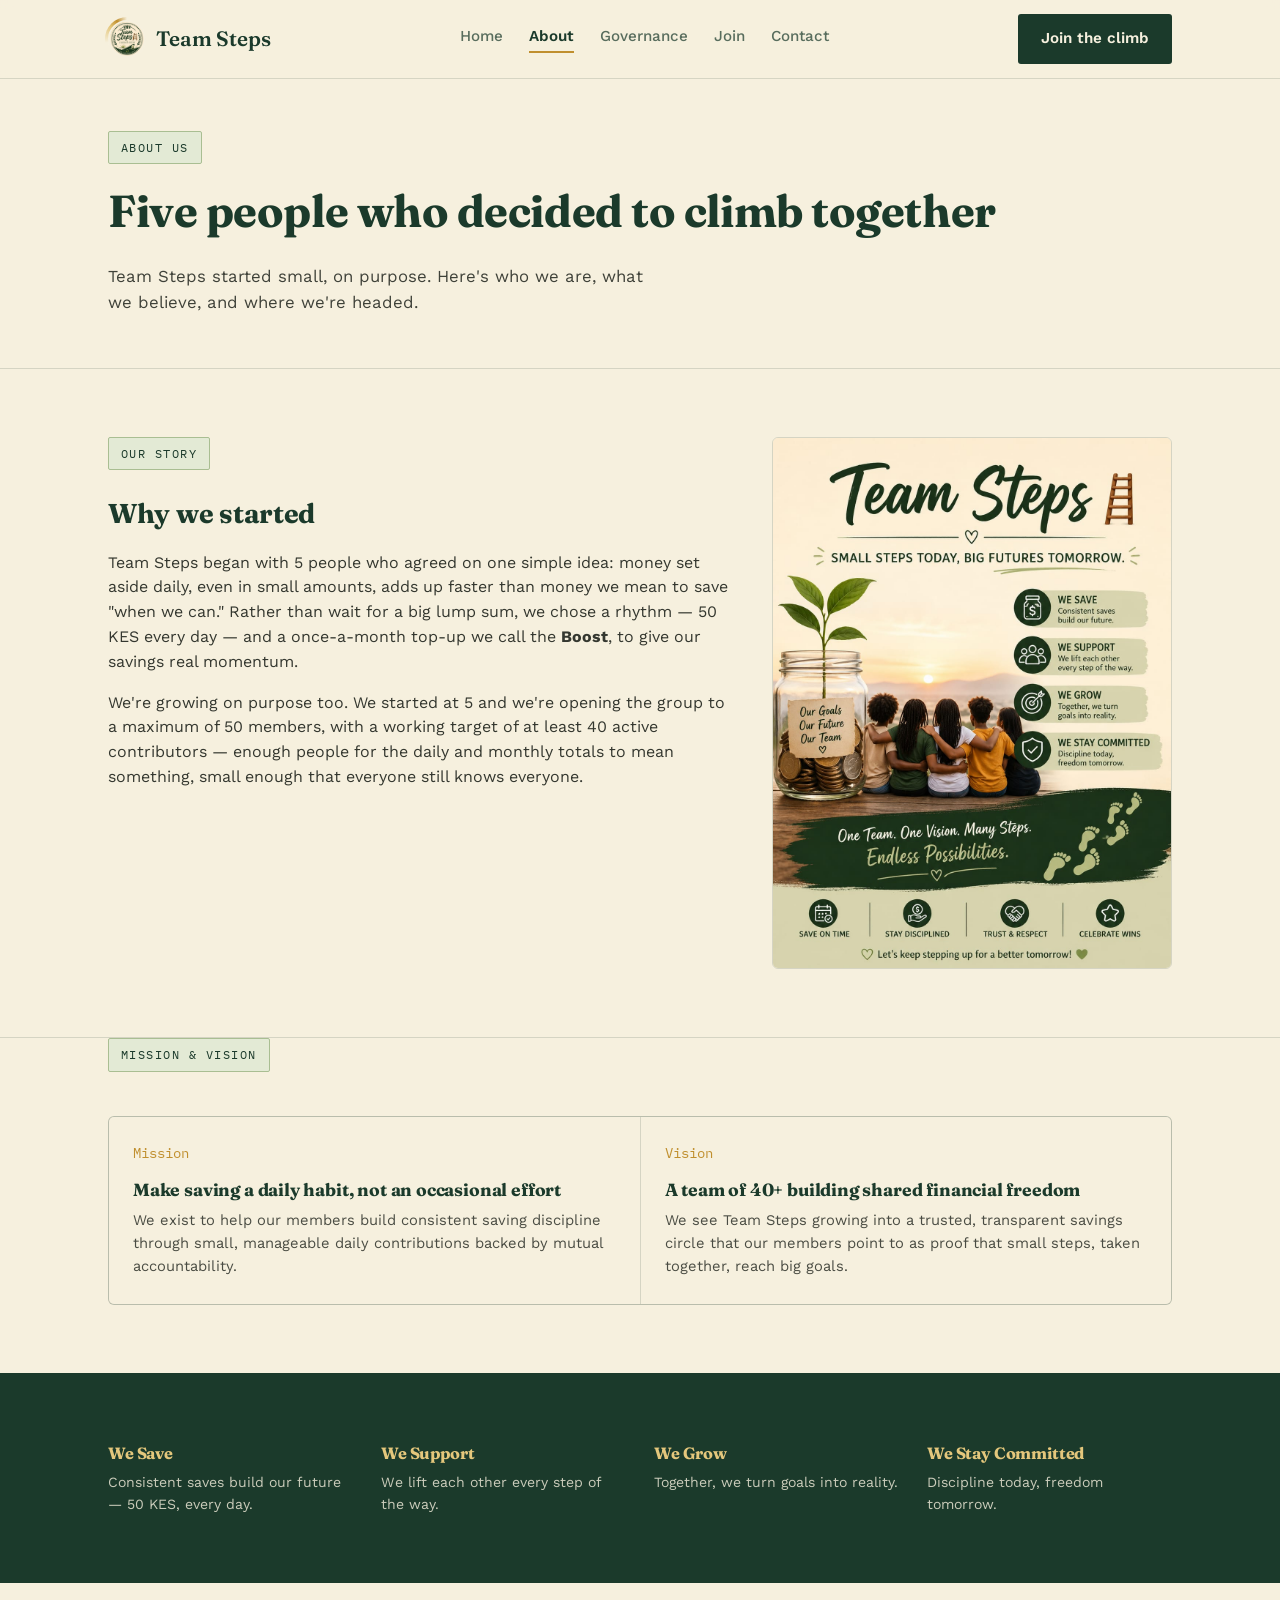
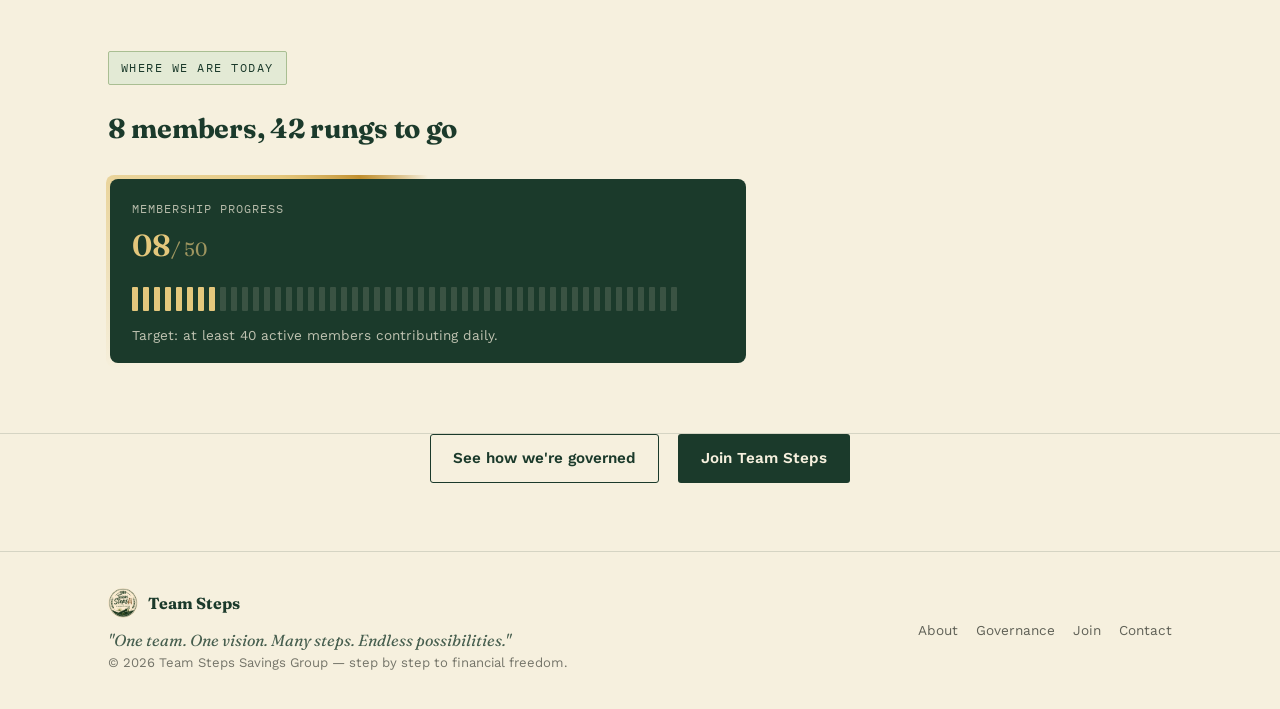
==== about.html @ 577a6ddb "first commit" ====
<!DOCTYPE html>
<html lang="en">
<head>
<meta charset="UTF-8">
<meta name="viewport" content="width=device-width, initial-scale=1.0">
<title>About — Team Steps Savings Group</title>
<meta name="description" content="Our story, mission and values as a Kenyan savings group climbing towards financial freedom together.">
<link rel="preconnect" href="https://fonts.googleapis.com">
<link rel="preconnect" href="https://fonts.gstatic.com" crossorigin>
<link href="https://fonts.googleapis.com/css2?family=Fraunces:ital,opsz,wght@0,9..144,400;0,9..144,600;1,9..144,500;1,9..144,600&family=Work+Sans:wght@400;500;600;700&family=IBM+Plex+Mono:wght@500;600&display=swap" rel="stylesheet">
<link rel="stylesheet" href="style.css">
<link rel="icon" type="image/jpeg" href="logo.jpeg">
</head>
<body>

<header class="nav">
  <div class="nav-inner">
    <a href="index.html" class="brand">
      <span class="brand-mark"><img src="logo.jpeg" alt="Team Steps logo"></span>
      Team Steps
    </a>
    <button class="nav-toggle" aria-label="Toggle navigation" aria-expanded="false"><span></span><span></span><span></span></button>
    <nav class="links">
      <a href="index.html">Home</a>
      <a href="about.html" class="active">About</a>
      <a href="governance.html">Governance</a>
      <a href="join.html">Join</a>
      <a href="contact.html">Contact</a>
    </nav>
    <div class="nav-cta">
      <a href="join.html" class="btn btn-primary">Join the climb</a>
    </div>
  </div>
</header>

<div class="page-header">
  <div class="wrap">
    <span class="eyebrow">About us</span>
    <h1>Five people who decided to climb together</h1>
    <p>Team Steps started small, on purpose. Here's who we are, what we believe, and where we're headed.</p>
  </div>
</div>

<section>
  <div class="wrap story-grid">
  <div style="max-width:760px;">
    <div class="section-head"><span class="eyebrow">Our story</span></div>
    <h2 style="font-size:1.7rem;">Why we started</h2>
    <p style="opacity:.9;">Team Steps began with 5 people who agreed on one simple idea: money set aside daily, even in small amounts, adds up faster than money we mean to save "when we can." Rather than wait for a big lump sum, we chose a rhythm — 50 KES every day — and a once-a-month top-up we call the <strong>Boost</strong>, to give our savings real momentum.</p>
    <p style="opacity:.9;">We're growing on purpose too. We started at 5 and we're opening the group to a maximum of 50 members, with a working target of at least 40 active contributors — enough people for the daily and monthly totals to mean something, small enough that everyone still knows everyone.</p>
  </div>
  <img src="flyer.jpeg" alt="Team Steps flyer showing our four pillars: We Save, We Support, We Grow, We Stay Committed" style="border-radius:6px; border:1px solid var(--rule);">
  </div>
</section>

<section style="padding-top:0;">
  <div class="wrap">
    <div class="section-head"><span class="eyebrow">Mission &amp; vision</span></div>
    <div class="pillars" style="grid-template-columns:1fr 1fr;">
      <div class="pillar">
        <div class="num">Mission</div>
        <h3>Make saving a daily habit, not an occasional effort</h3>
        <p>We exist to help our members build consistent saving discipline through small, manageable daily contributions backed by mutual accountability.</p>
      </div>
      <div class="pillar">
        <div class="num">Vision</div>
        <h3>A team of 40+ building shared financial freedom</h3>
        <p>We see Team Steps growing into a trusted, transparent savings circle that our members point to as proof that small steps, taken together, reach big goals.</p>
      </div>
    </div>
  </div>
</section>

<section class="values">
  <div class="wrap">
    <div class="value"><h3>We Save</h3><p>Consistent saves build our future — 50 KES, every day.</p></div>
    <div class="value"><h3>We Support</h3><p>We lift each other every step of the way.</p></div>
    <div class="value"><h3>We Grow</h3><p>Together, we turn goals into reality.</p></div>
    <div class="value"><h3>We Stay Committed</h3><p>Discipline today, freedom tomorrow.</p></div>
  </div>
</section>

<section>
  <div class="wrap">
    <div class="section-head"><span class="eyebrow">Where we are today</span></div>
    <h2 style="font-size:1.7rem;">8 members, 42 rungs to go</h2>
    <div class="ladder-card small" style="margin-top:28px; max-width:640px;">
      <div class="cap">Membership progress</div>
      <div class="count">08<span>/ 50</span></div>
      <div class="ladder-rungs" data-total="50" data-filled="8" aria-label="8 of 50 rungs filled"></div>
      <div class="ladder-foot">Target: at least 40 active members contributing daily.</div>
    </div>
  </div>
</section>

<section style="padding-top:0; text-align:center;">
  <div class="wrap">
    <a href="governance.html" class="btn btn-ghost">See how we're governed</a>
    <a href="join.html" class="btn btn-primary" style="margin-left:14px;">Join Team Steps</a>
  </div>
</section>

<footer>
  <div class="wrap">
    <div>
      <div class="brand-row"><img src="logo.jpeg" alt="Team Steps logo"><strong style="font-family:'Fraunces', serif; color:var(--forest);">Team Steps</strong></div>
      <div class="tag">"One team. One vision. Many steps. Endless possibilities."</div>
      <div class="small">© <span class="js-year"></span> Team Steps Savings Group — step by step to financial freedom.</div>
    </div>
    <nav>
      <a href="about.html">About</a>
      <a href="governance.html">Governance</a>
      <a href="join.html">Join</a>
      <a href="contact.html">Contact</a>
    </nav>
  </div>
</footer>

<script src="script.js"></script>
</body>
</html>
---- style.css ----
/* ============ Team Steps — shared styles ============ */
:root{
  --forest:#1B3A2B;
  --forest-dark:#12261B;
  --cream:#F6F0DE;
  --cream-2:#EFE7CC;
  --sage:#A9BE92;
  --sage-light:#E3EAD5;
  --gold:#C08F2E;
  --gold-light:#E4C77C;
  --ink:#20241D;
  --rule: rgba(27,58,43,0.15);
  --space-section: 68px;
}
*{box-sizing:border-box;}
html{scroll-behavior:smooth;}
body{
  margin:0;
  background:var(--cream);
  color:var(--ink);
  font-family:'Work Sans', sans-serif;
  line-height:1.55;
  -webkit-font-smoothing:antialiased;
}
h1,h2,h3{
  font-family:'Fraunces', serif;
  color:var(--forest);
  margin:0 0 .4em;
  letter-spacing:-0.01em;
}
.mono{ font-family:'IBM Plex Mono', monospace; letter-spacing:0.02em; }
a{color:inherit;}
img{max-width:100%;}
.wrap{ max-width:1120px; margin:0 auto; padding:0 28px; }

/* sections now sit closer together, separated by a thin rule instead of dead air */
section{ padding:var(--space-section) 0; position:relative; }
section + section{ border-top:1px solid var(--rule); }
section.values, section.values + section{ border-top:none; }
@media (max-width:720px){ section{ padding:44px 0; } }

/* ---------- nav ---------- */
header.nav{
  position:sticky; top:0; z-index:50;
  background:rgba(246,240,222,0.94);
  backdrop-filter:blur(6px);
  border-bottom:1px solid var(--rule);
}
.nav-inner{
  max-width:1120px; margin:0 auto; padding:14px 28px;
  display:flex; align-items:center; justify-content:space-between; gap:20px;
}
.brand{ display:flex; align-items:center; gap:10px; font-family:'Fraunces', serif; font-weight:600; font-size:1.3rem; color:var(--forest); text-decoration:none; }
.brand svg{ width:26px; height:26px; flex-shrink:0; }
.brand-mark{ position:relative; width:38px; height:38px; flex-shrink:0; border-radius:50%; }
.brand-mark::before{
  content:""; position:absolute; inset:-3px; border-radius:50%;
  background:conic-gradient(from 0deg, transparent 0 72%, var(--gold-light) 85%, var(--gold) 92%, transparent 100%);
  animation:orbit-light 5s linear infinite;
}
.brand img{ position:relative; width:38px; height:38px; border-radius:50%; object-fit:cover; display:block; border:2px solid var(--cream); }
footer .brand-row{ display:flex; align-items:center; gap:10px; margin-bottom:10px; }
footer .brand-row img{ width:30px; height:30px; border-radius:50%; object-fit:cover; }
nav.links{ display:flex; gap:26px; font-size:.95rem; font-weight:500; align-items:center; }
nav.links a{ text-decoration:none; color:var(--forest); opacity:.72; transition:opacity .2s; padding-bottom:3px; border-bottom:2px solid transparent; }
nav.links a:hover{ opacity:1; }
nav.links a.active{ opacity:1; border-bottom-color:var(--gold); font-weight:600; }
.nav-cta{ display:flex; align-items:center; gap:18px; }
.nav-toggle{ display:none; background:none; border:none; cursor:pointer; padding:6px; }
.nav-toggle span{ display:block; width:22px; height:2px; background:var(--forest); margin:5px 0; }
@media (max-width:860px){
  nav.links{
    position:absolute; top:100%; left:0; right:0; background:var(--cream);
    flex-direction:column; align-items:flex-start; padding:20px 28px; gap:16px;
    border-bottom:1px solid var(--rule); display:none;
  }
  nav.links.open{ display:flex; }
  .nav-toggle{ display:block; }
  .nav-cta .btn{ display:none; }
}

.btn{
  display:inline-flex; align-items:center; gap:8px;
  padding:12px 22px; border-radius:3px; font-weight:600; font-size:.95rem;
  text-decoration:none; border:1.5px solid transparent; cursor:pointer;
  transition:background .2s, box-shadow .25s, transform .2s;
}
.btn-primary{ background:var(--forest); color:var(--cream); }
.btn-primary:hover{ background:var(--forest-dark); box-shadow:0 0 0 4px rgba(192,143,46,0.22); transform:translateY(-1px); }
.btn-ghost{ border-color:var(--forest); color:var(--forest); background:transparent; }
.btn-ghost:hover{ background:var(--forest); color:var(--cream); }

/* ---------- page header (non-home pages) ---------- */
.page-header{ padding:52px 0 36px; border-bottom:1px solid var(--rule); }
.page-header .eyebrow{ margin-bottom:12px; }
.page-header h1{ font-size:clamp(2rem, 4vw, 2.8rem); }
.page-header p{ max-width:56ch; opacity:.85; font-size:1.05rem; }

.eyebrow{
  display:inline-flex; align-items:center; gap:8px;
  font-family:'IBM Plex Mono', monospace; font-size:.78rem; letter-spacing:.12em; text-transform:uppercase;
  color:var(--forest); background:var(--sage-light); border:1px solid var(--sage);
  padding:6px 12px; border-radius:2px;
}
.section-head{ max-width:64ch; margin-bottom:10px; }
.section-head .eyebrow{ margin-bottom:12px; }

/* ---------- hero (home) ---------- */
.hero{ padding-top:56px; }
.hero-grid{ display:grid; grid-template-columns:1.1fr 0.7fr; gap:48px; align-items:center; }
@media (max-width:880px){ .hero-grid{ grid-template-columns:1fr; gap:36px; } }
.hero h1{ font-size:clamp(2.4rem, 5vw, 3.6rem); font-weight:600; line-height:1.06; margin-top:16px;}
.hero h1 em{ font-style:italic; font-weight:500; color:var(--gold); }
.hero p.lead{ font-size:1.15rem; max-width:46ch; opacity:.88; margin-bottom:26px; }
.hero-ctas{ display:flex; gap:14px; flex-wrap:wrap; }

/* ---------- rotating "orbit light" signature ---------- */
@keyframes orbit-light{ to{ transform:rotate(1turn); } }

.ladder-card, .math{
  position:relative;
  border-radius:8px;
  background:transparent;
  isolation:isolate;
}
.ladder-card::before, .math::before{
  content:""; position:absolute; inset:-2px; border-radius:inherit; z-index:0;
  background:conic-gradient(from 0deg, transparent 0 70%, var(--gold-light) 84%, var(--gold) 90%, transparent 100%);
  animation:orbit-light 6s linear infinite;
}
.ladder-card::after, .math::after{
  content:""; position:absolute; inset:2px; border-radius:inherit; z-index:0;
  background:var(--forest);
}
.ladder-card{ padding:28px 26px 22px; color:var(--cream); }
.math{ padding:44px 40px; }
.ladder-card > *, .math > *{ position:relative; z-index:1; }

.ladder-card .cap{ font-family:'IBM Plex Mono', monospace; font-size:.78rem; letter-spacing:.08em; text-transform:uppercase; opacity:.7; margin-bottom:4px; }
.ladder-card .count{ font-family:'Fraunces', serif; font-size:2.4rem; font-weight:600; color:var(--gold-light); margin-bottom:2px; }
.ladder-card .count span{ font-size:1.2rem; opacity:.65; font-weight:400; }
.ladder-rungs{ display:flex; flex-direction:column-reverse; gap:5px; margin-top:18px; }
.rung{ height:9px; border-radius:1px; background:rgba(246,240,222,0.14); }
.rung.filled{ background:var(--gold-light); }
.ladder-foot{ margin-top:14px; font-size:.85rem; opacity:.75; }
.ladder-card.small{ padding:22px 24px 18px; }
.ladder-card.small .count{ font-size:1.9rem; }
.ladder-card.small .ladder-rungs{ flex-direction:row; }
.ladder-card.small .rung{ height:24px; width:6px; }

@media (prefers-reduced-motion: reduce){
  .ladder-card::before, .math::before, .brand-mark::before{ animation:none; }
}

/* ---------- about: story + flyer grid ---------- */
.story-grid{ display:grid; grid-template-columns:1.1fr 0.7fr; gap:36px; align-items:start; }
@media (max-width:820px){ .story-grid{ grid-template-columns:1fr; } }

/* ---------- pillars / grid cards ---------- */
.pillars{ display:grid; grid-template-columns:repeat(4,1fr); gap:1px; background:var(--rule); border:1px solid var(--rule); border-radius:6px; overflow:hidden; margin-top:32px; }
@media (max-width:880px){ .pillars{ grid-template-columns:1fr 1fr; } }
@media (max-width:520px){ .pillars{ grid-template-columns:1fr; } }
.pillar{ background:var(--cream); padding:26px 24px; transition:background .2s; }
.pillar:hover{ background:var(--sage-light); }
.pillar .num{ font-family:'IBM Plex Mono', monospace; color:var(--gold); font-size:.85rem; margin-bottom:12px; }
.pillar h3{ font-size:1.1rem; margin-bottom:6px; }
.pillar p{ font-size:.92rem; opacity:.8; margin:0; }

/* ---------- math block ---------- */
.math-row{ display:flex; align-items:baseline; justify-content:space-between; gap:20px; padding:16px 0; border-bottom:1px solid rgba(246,240,222,0.15); flex-wrap:wrap; }
.math-row:last-of-type{ border-bottom:none; }
.math-row .label{ opacity:.75; font-size:.98rem; }
.math-row .val{ font-family:'IBM Plex Mono', monospace; font-size:1.15rem; color:var(--gold-light); }
.math-total{ margin-top:18px; padding-top:18px; border-top:2px solid var(--gold-light); display:flex; justify-content:space-between; align-items:baseline; flex-wrap:wrap; gap:12px; }
.math-total .label{ font-family:'Fraunces', serif; font-size:1.3rem; }
.math-total .val{ font-family:'IBM Plex Mono', monospace; font-size:2rem; color:var(--gold-light); font-weight:600; }

/* ---------- flow / sequence ---------- */
.flow{ display:flex; gap:0; margin-top:32px; align-items:stretch; flex-wrap:wrap; }
.flow-step{ flex:1; min-width:200px; background:var(--cream-2); padding:24px 22px; position:relative; border-top:3px solid var(--sage); transition:transform .2s, box-shadow .2s; }
.flow-step:hover{ transform:translateY(-3px); box-shadow:0 10px 24px -12px rgba(27,58,43,0.35); }
.flow-step + .flow-step{ margin-left:12px; }
@media (max-width:760px){ .flow-step + .flow-step{ margin-left:0; margin-top:12px; } }
.flow-step .tag{ font-family:'IBM Plex Mono', monospace; font-size:.75rem; text-transform:uppercase; letter-spacing:.08em; color:var(--forest); opacity:.65; margin-bottom:8px; }
.flow-step h3{ font-size:1.05rem; margin-bottom:6px; }
.flow-step p{ font-size:.88rem; opacity:.8; margin:0; }
.flow-step.boost{ border-top-color:var(--gold); background:var(--sage-light); }

/* ---------- values strip ---------- */
.values{ background:var(--forest); color:var(--cream); }
.values .wrap{ display:grid; grid-template-columns:repeat(4,1fr); gap:28px; }
@media (max-width:760px){ .values .wrap{ grid-template-columns:1fr 1fr; } }
.value h3{ color:var(--gold-light); font-size:1.02rem; margin-bottom:6px; }
.value p{ font-size:.88rem; opacity:.8; margin:0; }

/* ---------- governance / rules list ---------- */
.rule-block{ border-top:1px solid var(--rule); padding:26px 0; display:grid; grid-template-columns:220px 1fr; gap:24px; }
.rule-block:last-child{ border-bottom:1px solid var(--rule); }
@media (max-width:760px){ .rule-block{ grid-template-columns:1fr; gap:10px; } }
.rule-block .rb-label{ font-family:'IBM Plex Mono', monospace; font-size:.78rem; text-transform:uppercase; letter-spacing:.08em; color:var(--gold); }
.rule-block h3{ font-size:1.2rem; margin-bottom:8px; }
.rule-block ul{ margin:8px 0 0; padding-left:20px; }
.rule-block li{ margin-bottom:6px; font-size:.95rem; }
.rule-block p{ margin:0 0 8px; font-size:.95rem; opacity:.9; }

.officers{ display:grid; grid-template-columns:repeat(3,1fr); gap:20px; margin-top:28px; }
@media (max-width:760px){ .officers{ grid-template-columns:1fr; } }
.officer-card{ background:var(--cream-2); border-radius:6px; padding:24px; border-top:3px solid var(--forest); transition:transform .2s, box-shadow .2s; }
.officer-card:hover{ transform:translateY(-3px); box-shadow:0 10px 24px -12px rgba(27,58,43,0.35); }
.officer-card .role{ font-family:'IBM Plex Mono', monospace; font-size:.78rem; text-transform:uppercase; letter-spacing:.08em; color:var(--gold); margin-bottom:8px; }
.officer-card h3{ font-size:1.1rem; margin-bottom:6px; }
.officer-card p{ font-size:.88rem; opacity:.8; margin:0; }

.note-box{ background:var(--sage-light); border:1px solid var(--sage); border-radius:6px; padding:18px 20px; font-size:.92rem; margin-top:20px; }
.note-box strong{ color:var(--forest); }

/* ---------- join / contact form ---------- */
.join-grid{ display:grid; grid-template-columns:0.9fr 1.1fr; gap:44px; }
@media (max-width:880px){ .join-grid{ grid-template-columns:1fr; } }
form.site-form{ display:flex; flex-direction:column; gap:14px; }
.field label{ display:block; font-size:.85rem; font-weight:600; margin-bottom:6px; color:var(--forest); }
.field input, .field textarea, .field select{
  width:100%; padding:12px 14px; border:1.5px solid var(--rule); border-radius:4px;
  background:#fff; font-family:'Work Sans', sans-serif; font-size:.95rem; color:var(--ink);
  transition:border-color .2s, box-shadow .2s;
}
.field input:focus, .field textarea:focus, .field select:focus{ outline:none; border-color:var(--gold); box-shadow:0 0 0 3px rgba(192,143,46,0.2); }
.form-msg{ font-size:.88rem; padding:12px 14px; border-radius:4px; display:none; }
.form-msg.show{ display:block; }
.form-msg.ok{ background:var(--sage-light); color:var(--forest-dark); border:1px solid var(--sage); }

.criteria-list{ list-style:none; margin:20px 0 0; padding:0; display:flex; flex-direction:column; gap:12px; }
.criteria-list li{ display:flex; gap:12px; font-size:.95rem; align-items:flex-start; }
.criteria-list li svg{ flex-shrink:0; margin-top:3px; color:var(--gold); width:18px; height:18px; }

/* ---------- contact ---------- */
.contact-grid{ display:grid; grid-template-columns:1fr 1fr; gap:44px; }
@media (max-width:880px){ .contact-grid{ grid-template-columns:1fr; } }
.contact-item{ padding:16px 0; border-top:1px solid var(--rule); }
.contact-item .lbl{ font-family:'IBM Plex Mono', monospace; font-size:.78rem; text-transform:uppercase; letter-spacing:.08em; color:var(--gold); margin-bottom:6px; }

/* ---------- faq ---------- */
.faq-item{ border-top:1px solid var(--rule); padding:20px 0; }
.faq-item:last-child{ border-bottom:1px solid var(--rule); }
.faq-item h3{ font-size:1.05rem; margin-bottom:8px; }
.faq-item p{ margin:0; opacity:.85; font-size:.95rem; }

footer{ border-top:1px solid var(--rule); padding:36px 0; }
footer .wrap{ display:flex; justify-content:space-between; align-items:center; flex-wrap:wrap; gap:16px; }
footer .tag{ font-family:'Fraunces', serif; font-style:italic; color:var(--forest); opacity:.8; }
footer .small{ font-size:.82rem; opacity:.6; }
footer nav{ display:flex; gap:18px; font-size:.85rem; }
footer nav a{ text-decoration:none; opacity:.7; }
footer nav a:hover{ opacity:1; }

@media (prefers-reduced-motion: reduce){ *{ scroll-behavior:auto !important; transition:none !important; } }
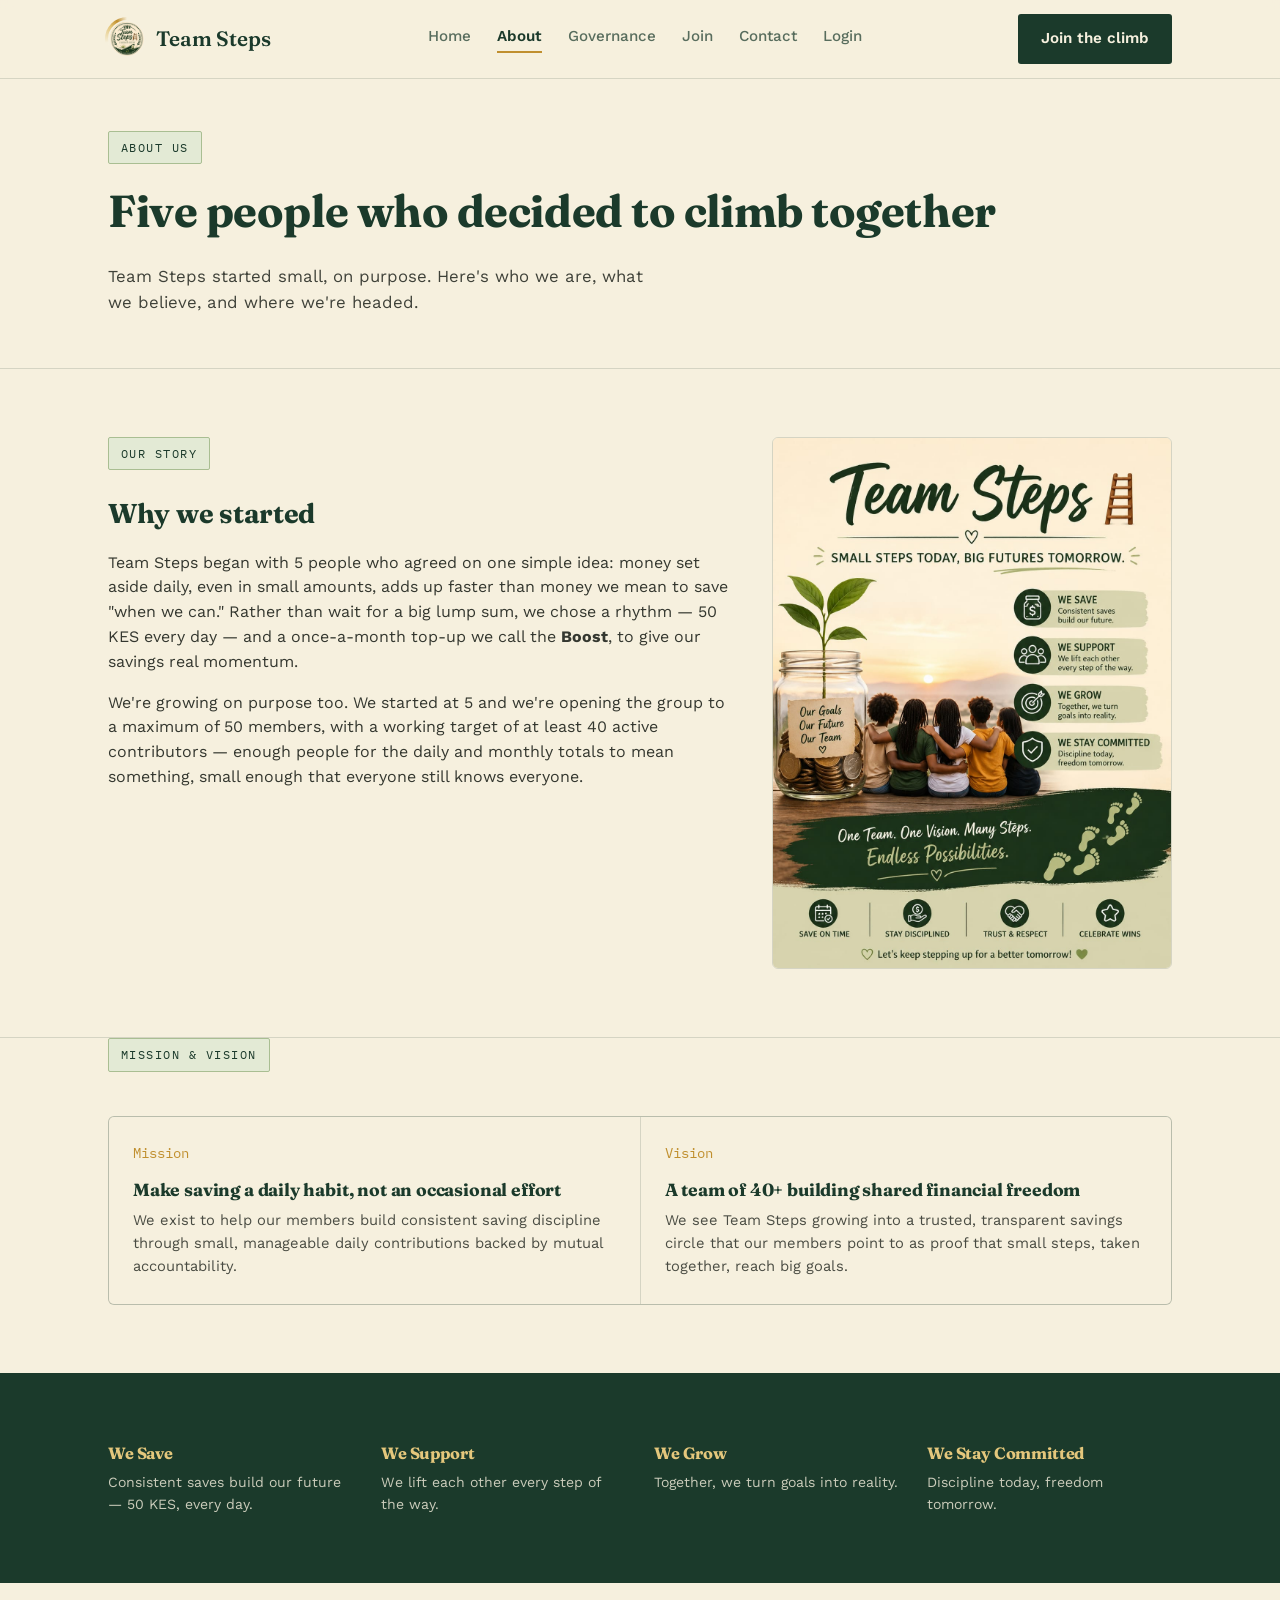
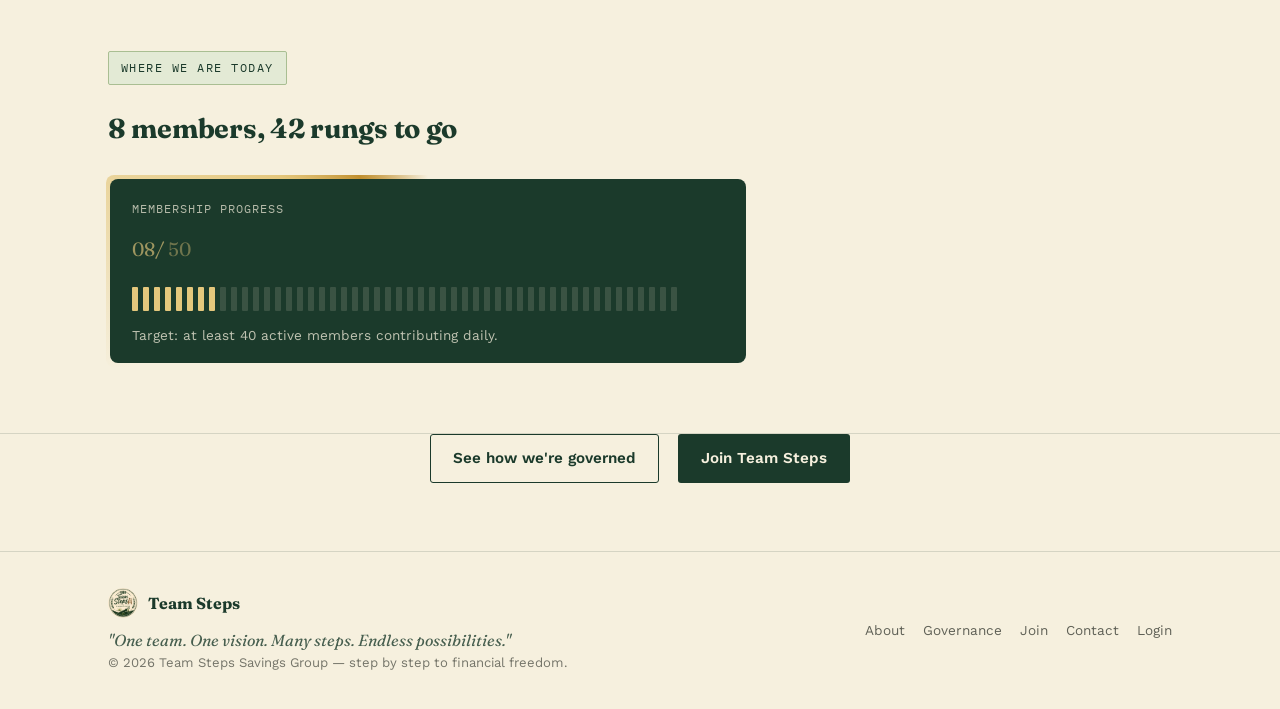
==== commit 029e9686: "Update site content and add Wire live member count, add member dashboard link" ====
--- a/about.html
+++ b/about.html
@@ -26,6 +26,7 @@
       <a href="governance.html">Governance</a>
       <a href="join.html">Join</a>
       <a href="contact.html">Contact</a>
+      <a href="login.html">Login</a>
     </nav>
     <div class="nav-cta">
       <a href="join.html" class="btn btn-primary">Join the climb</a>
@@ -83,10 +84,10 @@
 <section>
   <div class="wrap">
     <div class="section-head"><span class="eyebrow">Where we are today</span></div>
-    <h2 style="font-size:1.7rem;">8 members, 42 rungs to go</h2>
+    <h2 style="font-size:1.7rem;"><span class="js-active">8</span> members, <span class="js-remaining">42</span> rungs to go</h2>
     <div class="ladder-card small" style="margin-top:28px; max-width:640px;">
       <div class="cap">Membership progress</div>
-      <div class="count">08<span>/ 50</span></div>
+      <div class="count"><span class="js-active-padded">08</span><span>/ <span class="js-max">50</span></span></div>
       <div class="ladder-rungs" data-total="50" data-filled="8" aria-label="8 of 50 rungs filled"></div>
       <div class="ladder-foot">Target: at least 40 active members contributing daily.</div>
     </div>
@@ -112,6 +113,7 @@
       <a href="governance.html">Governance</a>
       <a href="join.html">Join</a>
       <a href="contact.html">Contact</a>
+      <a href="login.html">Login</a>
     </nav>
   </div>
 </footer>
--- a/style.css
+++ b/style.css
@@ -228,6 +228,7 @@
 .form-msg{ font-size:.88rem; padding:12px 14px; border-radius:4px; display:none; }
 .form-msg.show{ display:block; }
 .form-msg.ok{ background:var(--sage-light); color:var(--forest-dark); border:1px solid var(--sage); }
+.form-msg.error{ background:#F6E1DC; color:#7A3420; border:1px solid #D9A98C; }
 
 .criteria-list{ list-style:none; margin:20px 0 0; padding:0; display:flex; flex-direction:column; gap:12px; }
 .criteria-list li{ display:flex; gap:12px; font-size:.95rem; align-items:flex-start; }
@@ -238,6 +239,44 @@
 @media (max-width:880px){ .contact-grid{ grid-template-columns:1fr; } }
 .contact-item{ padding:16px 0; border-top:1px solid var(--rule); }
 .contact-item .lbl{ font-family:'IBM Plex Mono', monospace; font-size:.78rem; text-transform:uppercase; letter-spacing:.08em; color:var(--gold); margin-bottom:6px; }
+
+/* ---------- login card ---------- */
+.auth-card{ max-width:420px; margin:0 auto; background:var(--cream-2); border-radius:8px; padding:36px 32px; border-top:3px solid var(--forest); }
+.auth-card h1{ font-size:1.6rem; margin-bottom:6px; }
+.auth-card p.sub{ font-size:.92rem; opacity:.8; margin-bottom:24px; }
+
+/* ---------- dashboard ---------- */
+.dash-stats{ display:grid; grid-template-columns:repeat(3,1fr); gap:20px; margin-top:28px; }
+@media (max-width:760px){ .dash-stats{ grid-template-columns:1fr; } }
+.stat-card{ background:var(--cream-2); border-radius:6px; padding:22px 24px; border-top:3px solid var(--gold); }
+.stat-card .lbl{ font-family:'IBM Plex Mono', monospace; font-size:.75rem; text-transform:uppercase; letter-spacing:.08em; color:var(--forest); opacity:.7; margin-bottom:8px; }
+.stat-card .num{ font-family:'Fraunces', serif; font-size:1.9rem; font-weight:600; color:var(--forest); }
+
+.dash-tabs{ display:flex; gap:8px; margin-top:40px; border-bottom:1px solid var(--rule); flex-wrap:wrap; }
+.dash-tab{ background:none; border:none; cursor:pointer; padding:10px 16px; font-family:'Work Sans', sans-serif; font-weight:600; font-size:.92rem; color:var(--forest); opacity:.6; border-bottom:2px solid transparent; }
+.dash-tab.active{ opacity:1; border-bottom-color:var(--gold); }
+.dash-panel{ display:none; margin-top:24px; }
+.dash-panel.active{ display:block; }
+
+.list-row{ background:var(--cream-2); border-radius:6px; padding:18px 20px; margin-bottom:12px; display:flex; justify-content:space-between; align-items:center; gap:16px; flex-wrap:wrap; }
+.list-row .info{ flex:1; min-width:220px; }
+.list-row .info strong{ display:block; color:var(--forest); font-size:1rem; margin-bottom:2px; }
+.list-row .info span{ font-size:.85rem; opacity:.75; display:block; }
+.list-row .actions{ display:flex; gap:8px; flex-wrap:wrap; }
+.list-row .actions .btn{ padding:8px 14px; font-size:.85rem; }
+.btn-reject{ border-color:#B5583A; color:#B5583A; background:transparent; }
+.btn-reject:hover{ background:#B5583A; color:#fff; }
+
+.badge{ display:inline-block; font-family:'IBM Plex Mono', monospace; font-size:.72rem; text-transform:uppercase; letter-spacing:.06em; padding:3px 9px; border-radius:2px; }
+.badge.pending{ background:var(--sage-light); color:var(--forest); border:1px solid var(--sage); }
+.badge.confirmed, .badge.approved{ background:var(--forest); color:var(--cream); }
+.badge.rejected{ background:#F6E1DC; color:#7A3420; border:1px solid #D9A98C; }
+
+.empty-note{ opacity:.65; font-size:.92rem; padding:20px 0; }
+
+table.member-table{ width:100%; border-collapse:collapse; margin-top:12px; }
+table.member-table th, table.member-table td{ text-align:left; padding:12px 14px; border-bottom:1px solid var(--rule); font-size:.9rem; }
+table.member-table th{ font-family:'IBM Plex Mono', monospace; font-size:.72rem; text-transform:uppercase; letter-spacing:.06em; color:var(--forest); opacity:.7; }
 
 /* ---------- faq ---------- */
 .faq-item{ border-top:1px solid var(--rule); padding:20px 0; }
